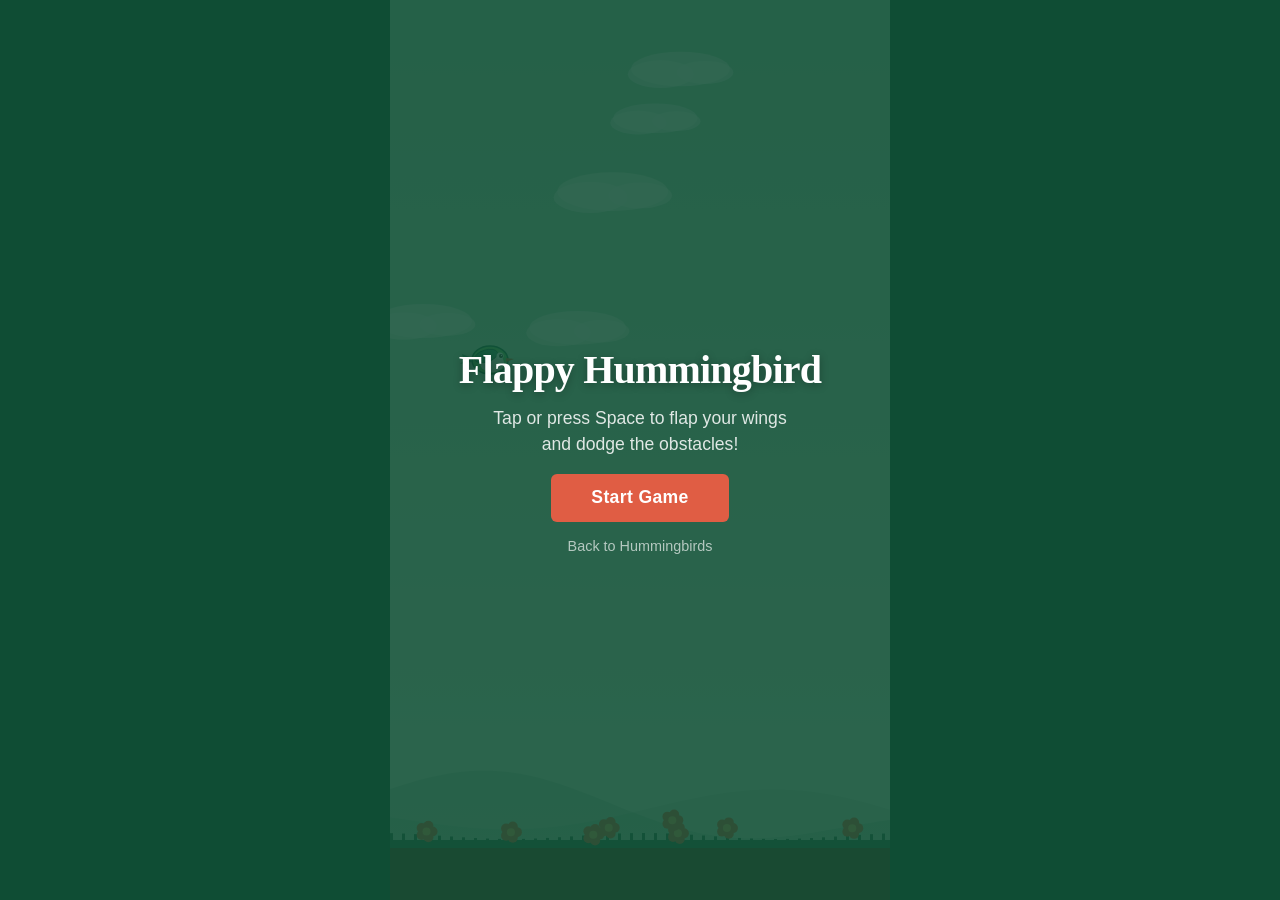
==== game/index.html @ a5fe3a20 "Add Flappy Hummingbird game A Flappy Bird-style browser game featuring a hummingbird dodging branch " ====
<!DOCTYPE html>
<html lang="en">
<head>
  <meta charset="UTF-8">
  <meta name="viewport" content="width=device-width, initial-scale=1.0, user-scalable=no">
  <title>Flappy Hummingbird</title>
  <link rel="stylesheet" href="style.css">
</head>
<body>
  <div id="game-wrapper">
    <canvas id="game-canvas"></canvas>

    <div id="screen-start" class="overlay">
      <h1>Flappy Hummingbird</h1>
      <p>Tap or press Space to flap your wings and dodge the obstacles!</p>
      <button id="btn-start" class="game-btn">Start Game</button>
      <a href="../index.html" class="back-link">Back to Hummingbirds</a>
    </div>

    <div id="screen-gameover" class="overlay hidden">
      <h2>Game Over</h2>
      <p id="final-score">Score: 0</p>
      <p id="high-score">Best: 0</p>
      <button id="btn-restart" class="game-btn">Play Again</button>
      <a href="../index.html" class="back-link">Back to Hummingbirds</a>
    </div>

    <div id="score-display" class="hidden">0</div>
  </div>

  <script src="game.js"></script>
</body>
</html>
---- game/style.css ----
/* ===== Flappy Hummingbird Game Styles ===== */

*,
*::before,
*::after {
  margin: 0;
  padding: 0;
  box-sizing: border-box;
}

:root {
  --color-primary: #1a6b4a;
  --color-primary-dark: #0f4d34;
  --color-accent: #e05d44;
  --color-bg: #fafaf7;
  --color-white: #ffffff;
  --font-heading: 'Georgia', 'Times New Roman', serif;
  --font-body: 'Segoe UI', 'Helvetica Neue', Arial, sans-serif;
}

html, body {
  width: 100%;
  height: 100%;
  overflow: hidden;
  background-color: #0f4d34;
  font-family: var(--font-body);
}

#game-wrapper {
  position: relative;
  width: 100%;
  height: 100vh;
  max-width: 500px;
  margin: 0 auto;
  overflow: hidden;
  background-color: #d4edda;
}

#game-canvas {
  display: block;
  width: 100%;
  height: 100%;
}

/* ===== Overlays ===== */
.overlay {
  position: absolute;
  top: 0;
  left: 0;
  right: 0;
  bottom: 0;
  display: flex;
  flex-direction: column;
  align-items: center;
  justify-content: center;
  background: rgba(15, 77, 52, 0.85);
  z-index: 10;
  padding: 2rem;
  text-align: center;
}

.overlay.hidden {
  display: none;
}

.overlay h1 {
  font-family: var(--font-heading);
  font-size: 2.5rem;
  color: var(--color-white);
  margin-bottom: 0.75rem;
  letter-spacing: -0.02em;
  text-shadow: 0 2px 8px rgba(0, 0, 0, 0.3);
}

.overlay h2 {
  font-family: var(--font-heading);
  font-size: 2rem;
  color: var(--color-white);
  margin-bottom: 0.75rem;
  text-shadow: 0 2px 8px rgba(0, 0, 0, 0.3);
}

.overlay p {
  font-size: 1.1rem;
  color: rgba(255, 255, 255, 0.85);
  margin-bottom: 1rem;
  max-width: 320px;
  line-height: 1.5;
}

/* ===== Buttons ===== */
.game-btn {
  display: inline-block;
  padding: 0.85rem 2.5rem;
  background-color: var(--color-accent);
  color: var(--color-white);
  font-size: 1.1rem;
  font-weight: 600;
  border: none;
  border-radius: 6px;
  cursor: pointer;
  transition: background-color 0.3s ease, transform 0.3s ease;
  letter-spacing: 0.02em;
  margin-bottom: 1rem;
  touch-action: manipulation;
}

.game-btn:hover {
  background-color: #c94d38;
  transform: translateY(-2px);
}

.game-btn:active {
  transform: translateY(0);
}

.back-link {
  display: inline-block;
  color: rgba(255, 255, 255, 0.65);
  font-size: 0.9rem;
  text-decoration: none;
  transition: color 0.3s ease;
}

.back-link:hover {
  color: rgba(255, 255, 255, 0.95);
}

/* ===== Score Display ===== */
#score-display {
  position: absolute;
  top: 1.5rem;
  left: 50%;
  transform: translateX(-50%);
  font-family: var(--font-heading);
  font-size: 3rem;
  font-weight: 700;
  color: var(--color-white);
  text-shadow: 0 2px 6px rgba(0, 0, 0, 0.35);
  z-index: 5;
  pointer-events: none;
  user-select: none;
}

#score-display.hidden {
  display: none;
}

/* ===== Game Over Score Styles ===== */
#final-score {
  font-family: var(--font-heading);
  font-size: 1.6rem;
  font-weight: 700;
  color: var(--color-white);
}

#high-score {
  font-family: var(--font-heading);
  font-size: 1.1rem;
  color: rgba(255, 255, 255, 0.7);
  margin-bottom: 1.5rem;
}

/* ===== Responsive ===== */
@media (max-width: 500px) {
  .overlay h1 {
    font-size: 2rem;
  }

  .overlay h2 {
    font-size: 1.6rem;
  }

  .overlay p {
    font-size: 1rem;
  }

  #score-display {
    font-size: 2.5rem;
  }
}
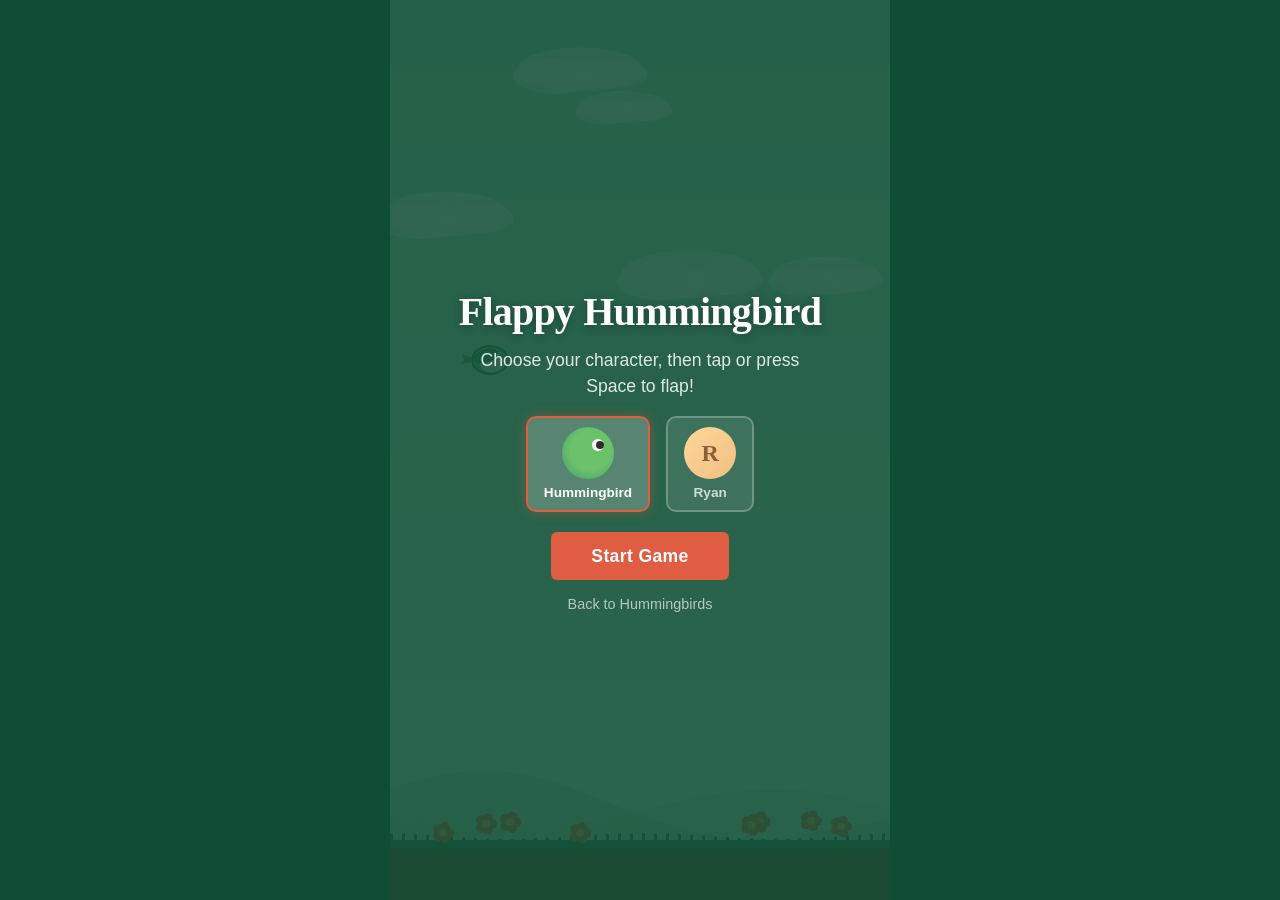
==== commit 17eb68c5: "Add Ryan as a playable character in Flappy Hummingbird Adds character selection screen to the start " ====
--- a/game/index.html
+++ b/game/index.html
@@ -12,7 +12,17 @@
 
     <div id="screen-start" class="overlay">
       <h1>Flappy Hummingbird</h1>
-      <p>Tap or press Space to flap your wings and dodge the obstacles!</p>
+      <p>Choose your character, then tap or press Space to flap!</p>
+      <div id="character-select">
+        <button class="char-btn selected" data-char="hummingbird">
+          <div class="char-preview char-preview-bird"></div>
+          <span>Hummingbird</span>
+        </button>
+        <button class="char-btn" data-char="ryan">
+          <div class="char-preview char-preview-ryan"></div>
+          <span>Ryan</span>
+        </button>
+      </div>
       <button id="btn-start" class="game-btn">Start Game</button>
       <a href="../index.html" class="back-link">Back to Hummingbirds</a>
     </div>
--- a/game/style.css
+++ b/game/style.css
@@ -161,6 +161,86 @@
   margin-bottom: 1.5rem;
 }
 
+/* ===== Character Selection ===== */
+#character-select {
+  display: flex;
+  gap: 1rem;
+  margin-bottom: 1.25rem;
+}
+
+.char-btn {
+  display: flex;
+  flex-direction: column;
+  align-items: center;
+  gap: 0.4rem;
+  padding: 0.6rem 1rem;
+  background: rgba(255, 255, 255, 0.1);
+  border: 2px solid rgba(255, 255, 255, 0.25);
+  border-radius: 10px;
+  cursor: pointer;
+  transition: all 0.2s ease;
+  color: rgba(255, 255, 255, 0.75);
+  font-family: var(--font-body);
+  font-size: 0.85rem;
+  font-weight: 600;
+}
+
+.char-btn:hover {
+  background: rgba(255, 255, 255, 0.18);
+  border-color: rgba(255, 255, 255, 0.45);
+}
+
+.char-btn.selected {
+  background: rgba(255, 255, 255, 0.22);
+  border-color: var(--color-accent);
+  color: var(--color-white);
+  box-shadow: 0 0 12px rgba(224, 93, 68, 0.35);
+}
+
+.char-preview {
+  width: 52px;
+  height: 52px;
+  border-radius: 50%;
+  overflow: hidden;
+}
+
+.char-preview-bird {
+  background: radial-gradient(circle at 55% 45%, #6bc26b 50%, #3d9970 100%);
+  position: relative;
+}
+
+.char-preview-bird::after {
+  content: '';
+  position: absolute;
+  top: 14px;
+  right: 10px;
+  width: 8px;
+  height: 8px;
+  background: #2c2c2c;
+  border-radius: 50%;
+  box-shadow: -2px 0 0 2px #fff;
+}
+
+.char-preview-ryan {
+  background: linear-gradient(135deg, #ffd699 0%, #f0c080 100%);
+  position: relative;
+  display: flex;
+  align-items: center;
+  justify-content: center;
+}
+
+.char-preview-ryan::after {
+  content: 'R';
+  position: absolute;
+  top: 50%;
+  left: 50%;
+  transform: translate(-50%, -50%);
+  font-size: 1.5rem;
+  font-weight: 800;
+  color: #8b5e3c;
+  font-family: var(--font-heading);
+}
+
 /* ===== Responsive ===== */
 @media (max-width: 500px) {
   .overlay h1 {
